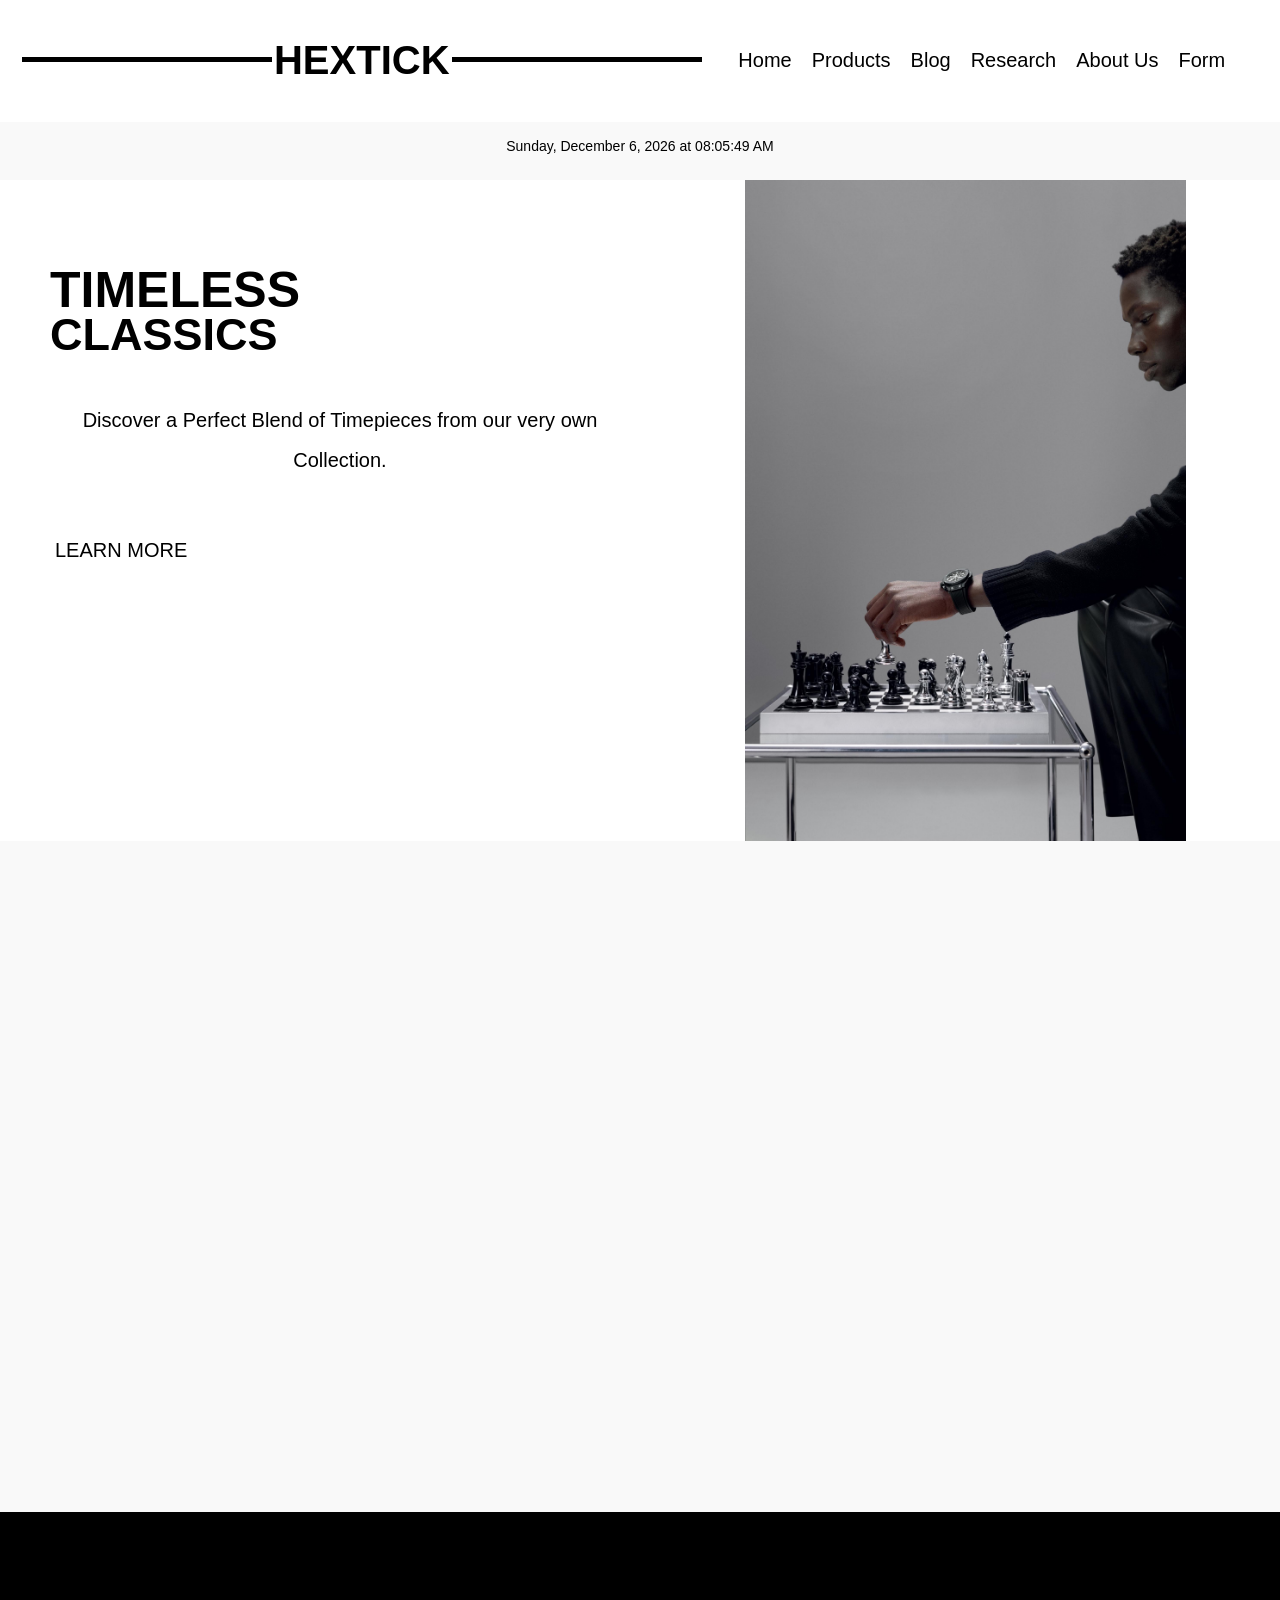
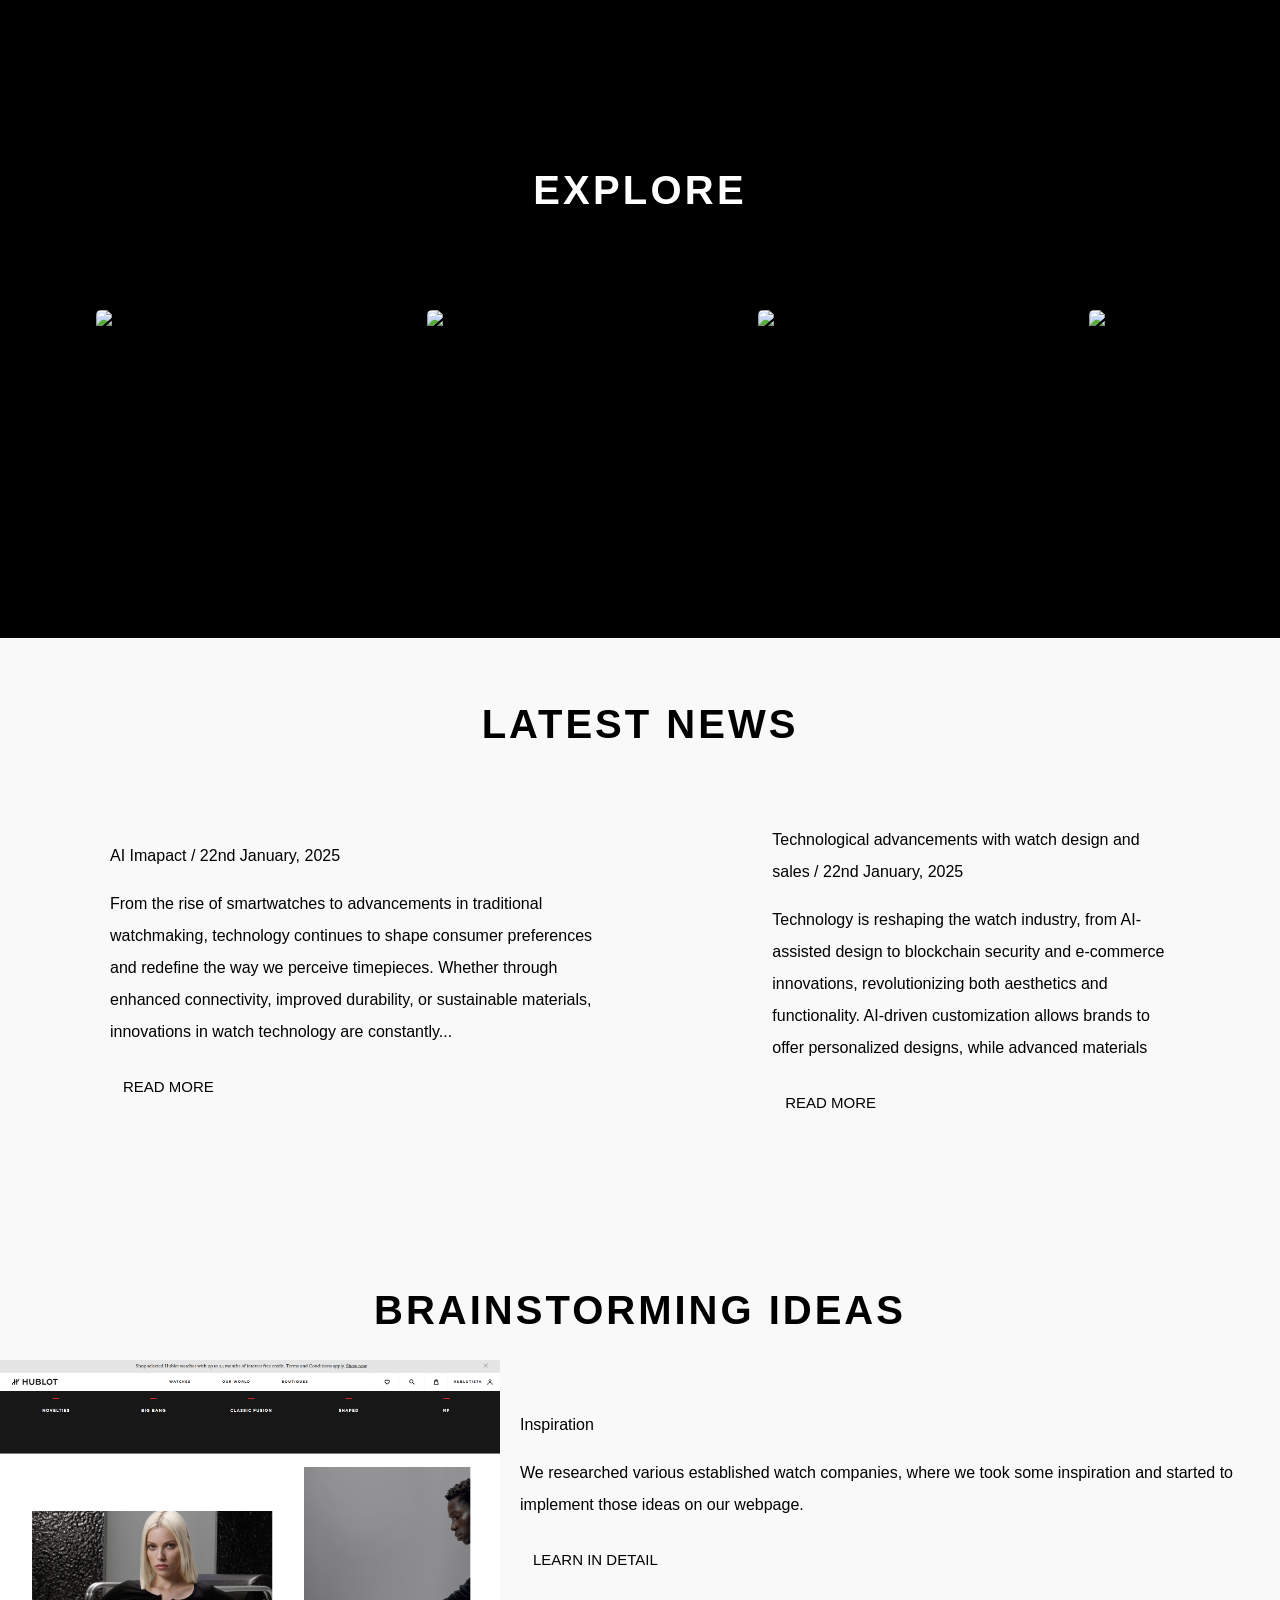
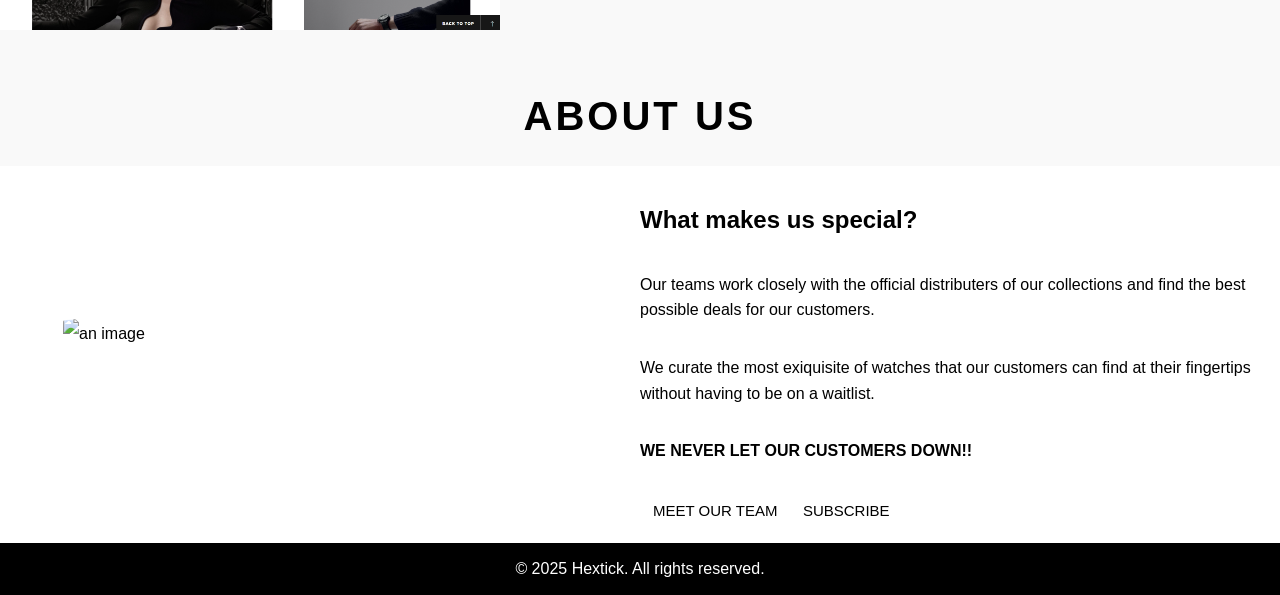
==== index.html @ 8aa2bc28 "Add files via upload" ====
<!DOCTYPE html> <!--Declares the document type as HTML5-->
<html>
    <head>
        <!--Contains meta data and references for the HTML document-->
        <title>Hextick</title><!--Specifies the title of the document-->
        <meta name="viewport" content="width=device-width, initial-scale=1.0">
        <meta name="author" content="coursework">
        <meta name="Description" content="HTML Document">
        <meta name="Keywords" content="HTML">   
        <link rel="stylesheet" href="../css/style.css">
        <script src="js/script.js"></script>
        
    </head>   

    <body>
    <header>
        <!--this is to create a nav bar-->
        <div class="header">
            <div class="line"></div> <!--this add a line on the sides of the logo-->
            <div class="logo">HEXTICK</div>
            <div class="line"></div>

            <nav class="nav-links">
                <a href="/index.html">Home</a>
                <a href="/HTML/products.html">Products</a>
                <a href="/HTML/blog.html">Blog</a>
                <a href="/HTML/research.html">Research</a>
                <a href="/HTML/aboutUs.html">About Us</a>  
                <a href="/HTML/form.html">Form</a>    
            </nav>
        </div>

            <div id="date-time" class="date-time"></div>
        </header>
    
      
        <!--this part will show the left side on the home page with the name and description and the learn more option-->
        <section class="mainpart">
            <div class="sectioncontent">
                <div class="contentdetails">
                    <h3 class="text" style="font-family: Arial, Helvetica, sans-serif">
                        <span class="timeless">TIMELESS</span><br>
                        <span class="classics">CLASSICS</span>
                    </h3>  
                    
                    <p class="description">
                        Discover a Perfect Blend of Timepieces from our very own Collection.
                    </p>
                

                <a href="/HTML/products.html" class="get-info-button">LEARN MORE</a>
                </div>


                <div class="image">
                     <img src="/image/home/blk.jpg" alt="image" class="custom-mainpart-image">
                </div>
             </div>
        </section>

 
        <section class="video-part">
            <video class="video-background" autoplay muted loop>
                <source src="/image/home/video.mp4" type="video/mp4">
            </video>
        </section>


        <div class="watches">
    <!--products detail-->
   
        <h1 class="centre heading" style="font-size: 40px; font-family: 'Arial', sans-serif; color: white ; text-transform: uppercase; letter-spacing: 3.2px; font-weight: bold; margin-bottom: 50px;">
            <a href ="/HTML/products.html" style="color: white; text-decoration: none;">EXPLORE</a>
        </h1>
         <div class="container">
            <!-- first watch on the collection section -->
            <div class="item">
                <a href="#hublot"> <!--makes it so when clicked takes you to the required category-->
                <img src="../image/Hublot/BIG BANG INTEGRATED TOURBILLON FULL CARBON.png" alt="Hublot's TOURBILLON">
                </a>
            </div> 
    
            <!-- second watch on the collection section -->
            <div class="item">
                <a href="#cartier">
                <img src="../image/Cartier/Santos De Cartier Green.png" alt="Santos De Cartier">
                </a>
            </div>
    
            <!-- third watch on the collection section -->
            <div class="item">
                <a href="#jaeger">
                <img src="../image/Jaeger-Lecoultre/MASTER GRANDE TRADITION CALIBRE 946.png" alt="Master Grande Tradition Calibre 946">
                </a>
            </div>
    
            <!-- fourth watch on the collection section -->
            <div class="item">
                <a href="#patek">
                <img src="../image/patek philippe/Patek Philippe 5304_301R-001 black bg.png" alt="NAUTILUS">
                </a>
            </div>
        </div>
    </div>


    <!--blog overview-->
    <section class="blogs" id="blogs">
        <h1 class="heading"><span>Latest</span> News</h1>
        <div class="box-container">
            <div class="box">
                <img src="image/blog/ai.jpg" alt="" class="image">
            </div>
            <div class="content">
            <a href="#" class="title">AI Imapact</a>
            <span>/ 22nd January, 2025</span>
            <p>From the rise of smartwatches to advancements in traditional watchmaking, technology continues to shape consumer preferences and redefine the way we perceive timepieces. Whether through enhanced connectivity, improved durability, or sustainable materials, innovations in watch technology are constantly...</p>
            <a href="/HTML/blog.html" class="btn"> READ MORE</a>
            </div>

        <div class="box">
            <img src="image/blog/retro.jpg" alt="" class="image">
        </div>
        <div class="content">
        <a href="#" class="title">Technological advancements with watch design and sales</a>
        <span>/ 22nd January, 2025</span>
        <p>Technology is reshaping the watch industry, from AI-assisted design to blockchain security and e-commerce innovations, revolutionizing both aesthetics and functionality. AI-driven customization allows brands to offer personalized designs, while advanced materials</p>
        <a href="/HTML/blog.html" class="btn"> READ MORE</a>
        </div>
        </div>
    </section>


     <!--research overview-->
     <section class="research" id="researches">
        <h1 class="heading"><span>Brainstorming</span> Ideas</h1>
        <div class="box-container">
            <div class="box">
                <img style="display: flex; max-width: 500px; max-height: 500px;" src="./image/research/homepage1.png" alt="research image" class="image">
            </div>
            <div class="content">
            <a href="/HTML/research.html" class="title">Inspiration</a>
            <p>We researched various established watch companies, where we took some inspiration and started to implement those ideas on our webpage.</p>
            <a href="/HTML/research.html" class="btn">LEARN IN DETAIL</a>
            </div>
        </div>
    </section>



    <!--about us overview-->
    <section class="about" id="about">
        <h1 class="heading"><span>About</span> Us</h1>
        <div class="row">
            <div class="image">
                <img src="image/blog/goodlooking.jpg" alt="an image">
            </div>
            <div class="content">
                <h2>What makes us special?</h2>
                <p>Our teams work closely with the official distributers of our collections and find the best possible deals for our customers.</p>
                <p>We curate the most exiquisite of watches that our customers can find at their fingertips without having to be on a waitlist.</p>
                <p style="text-transform: uppercase; font-weight: bold;">We never let our customers down!!</p>
                <a href="/HTML/aboutUs.html" class="btn">MEET OUR TEAM</a>
                <a href="/HTML/form.html" class="btn">SUBSCRIBE</a>
            </div>
        </div>
         
    </section>


    </body>

    <footer style="color:white" > &copy; 2025 Hextick. All rights reserved.</footer>
    
    <style>
        .mainpart {
            display: flex; /* makes it so that the size doesnot get messed up */
            justify-content: space-between;
            align-items: center;
            background-color: white;
            margin: 20px auto;
            border-radius: 0%;
            box-shadow: 04px 8px rgba(0, 0 ,0 0.1);
            max-width: 100%;
        }

        .sectioncontent {
            display: flex;
            align-items: center;
            justify-content: space-between;
            width: 100%;
        }

        .contentdetails {
            flex: 1;
            padding-right:  20px; /* creates some space between the items */
            color: black;
        }


        .contentdetails .text {
            font-size: 60px;
            font-weight: bold;
            margin-bottom: 20px; /* margin is used to create required space */
            margin-top: -200px;
            margin-left: 50px;
        }

        .timeless {
            display: block;
            font-size: 50px;
            margin-bottom: -165px;
        }

        .classics {
            display: block;
            font-size: 45px;
            margin-top: -5px;
        }

        .description {
            display: flex;
            font-size: 20px;
            color:  black;
            text-align: center;
            margin-left: 50px;

        }

        .get-info-button {
            font-size: 20px;
            display: inline-block;
            margin-top: 20px;
            margin-left: 35px;
            padding: 10px 20px;
            color: white;
            border: 1px;
            border-radius: 5px;
            text-align: center;
            text-decoration: none;
            transition: background-color 0.3s ease;
        }

        .get-info-button:hover {
            background-color: grey; /* changes color when you hover over it */
        }

        .contentdetails .welcometext {
            font-size: 18px;
            margin-bottom: 20px;
        }

        .custom-mainpart-image {
            width: 70%;
            height: auto;
            border-radius: 0%;
        }
        .image {
            flex: 1;
            display: flex;
            align-items: center;
            justify-content: center;
        }

        .video-part {
            position: relative;
            width: 100%;
            height: 700px;   
        }

        .video-background {
            top: 0;
            left: 0;
            width: 100%;
            height: 100%;
            object-fit: cover;
            z-index: -1;
        }

        .heading{
            font-family: Arial, sans-serif;
            text-align: center;
            color: black;
            text-transform: uppercase;
            padding-bottom: 10px;
            margin-top: 30px;
            font-size: 40px;
            letter-spacing: 3px;
        }
        .heading span{
            color: black;
            text-transform: uppercase;
        }
        .about .row{
            display: flex;
            align-items:center;
            background: white;
            flex-wrap: wrap;
        }
        .about .row .image{
            display: flex;
        }
        .about .row .image img{
            width: 80%;
            margin-bottom: 40px;
            border-radius: 10%;
        }
        .about .row .content{
            flex: 1 1 1px;
            padding: 10px;
        }
        .about .row .content h3{
            font-size: 16px;

        }
        .about .row .content p{
            font-size: 16px;
            padding: 8px 0;
            line-height: 1.6;
            
        }
        .btn{
            font-size: 15px;
            display: inline-block;
            margin-top: 2px;
            margin-left: 5px;
            padding: 6px 8px;
            color: white;
            border: 1px;
            border-radius: 5px;
            text-align: center;
            text-decoration: none;
            transition: background-color 0.3s ease;
            
        }
        .btn:hover{
            background-color: grey;
           
        }

        .blogs .box-container{
            display: flex;
            align-items: center;
            margin-right: 100px;
            margin-bottom: 100px;
            margin-left: 20px;
            margin-top: 50px;
            gap: 90px;

        }
        .blogs .box-container .box{
            border: 40px;

        }
        .blogs .box-container .box .image{
            display: flex;
            margin-right: 10;

        }
        .blogs .box-container .box .image{
            width: 150%;
            margin-bottom: 10px;
            border-radius: 10%;
        }
        .blogs .box-container .box .content{
            padding: 50px;
        }
        .blogs .box-container .box .content .title{
            font-size: 25px;
        }
        .blogs .box-container .box .content .title:hover{
           color:gray;
        }
        .blogs .box-container .box .content span{
            padding-top: 50px;
            font-size: 20px;

        }
        .blogs .box-container .box .content p{
            font-size: 16px;
            line-height: 1.8;
            color: black;
            padding: 10px 0;
        }

        .research .box-container {
            display: flex;
            align-items: center;
            gap: 20px;
        }
    </style>


</html>
---- css/style.css ----
html, body {
    display: flex;
    flex-direction: column;
    min-height: 100%;
    font-family: Arial, Helvetica, sans-serif;
    color: black;
    background-color: #f9f9f9;
    line-height: 2;
    height: 100%;
    margin: 0;
    padding: 0;
}


.header {
    display: flex; /* this moves the nav bar to to right horizontal of the logo */
    font-size: 30px;
    background-color: white;
    color: black;
    padding: 10px 20px;
    justify-content: space-between; /* it makes spaece between the logo and nav bar */
    border-bottom: 2px solid white;
    align-items: center;
}

/* the 3 logo, line and text css is for the logo */
.logo {
    font-family: Arial, Helvetica, sans-serif;
    font-size: 40px;
    font-weight: bold;
    position: relative;
}

.line {
    width: 250px;
    background-color: black;
    margin: 30px auto;
    height: 5px ;
}
/* the above code is for the line design in the logo */

.text {
    font: 25px;
    font-weight: bold;
    color: black;
}

.nav-links {
    display: flex;
    padding: 2%;
}

.nav-links a {
    color: black;
    text-decoration: none;
    font-size: 20px;
    padding: 5px 10px;
    transition: color 0.3s;
    margin-left:auto;
}

.nav-links a:hover {
    color: grey;
}

a:link { 
    color: black; /* it is used to make a link which has a color at first the change when hovered*/
}
    
a:visited {
    background-color: white;
    color:  black;
}
    

.heading {
color: white;
margin: 0;
padding: 16px;
text-align: center;
}

/* Add some space between the lines/logo and the date/time */
.date-time {
    margin-top: 10px;  
    font-size: 14px;  
    gap: 15px;
    color: black; 
    text-align: center; 
}



.watches {
    padding: 192px 32px; /* it increases the padding to increase the size */
    text-align: center;
    background-color: black;
    color: white;  
    width: 100%;
}


.container {
    display: flex; /* Make the container a flex container */
    gap: 15%; /* Add space between items */
    justify-content: center; /* Center items horizontally */
    align-items: stretch;
    flex-wrap: wrap;
    padding: 5px;
}

* {
    box-sizing: border-box;  /* this makes the content fit within the container */
}

.item {
    display: flex;
    flex-direction: column; /* Stack the image and name vertically */
    align-items: center; /* Center items inside the flexbox */
    background-color: black;
    padding: 15px;
    max-width: 150px;
    max-height: 300px;
    color: black;
    text-align: center;
}

.item img {
    max-width: 500px; /* it will decide the size of the watches */
    max-height: 400px; /* it will decide the size of the watches */
    object-fit: fill;
    border-radius: 5px;
    margin-bottom: 20px; /* it creates a space between image and text */

    transition: transform 0.3s ease, filter 0.3s ease; /* animation for hover effect */
}

.item img:hover {
    transform: scale(1.1); /* it will scale up the image little */
    filter: brightness(1.2); /*this increases the brightness */
}

.item h3 {
    font-size: 16px;
    text-transform: uppercase;
    text-align: center;
    margin: 0;
    white-space: nowrap; /* this makes the names or text in a single line without wrapping */
}

.category {
    margin-bottom: 640px; /* makes distance between the categories */
}

.learn-more-btn {
    background-color: black;
    color: white;
    padding: 15px 20px;
    border: none;
    cursor: pointer;
    font-size: 14px;
    border-radius: 30px;
    margin-top: 10px;
    position: relative;
}

.learn-more-btn:hover {
    background-color: grey;
}

.review-section {
    margin-top: 10px;
}

textarea {
    width: 100%;
    height: 50px;
    padding: 5px;
    resize: none;
}

.submit-review-btn {
    background-color: black;
    color: white;
    padding: 10px 15px;
    border: none;
    cursor: pointer;
    font-size: 12px;
    border-radius: 30px;
    margin-top: 10px;
    position: relative;
    font-size: 16px;
}

.close-btn {
        display: block; /* this make it a block element for centering */
        background-color: black;
        color: white;
        padding: 10px 210px;
        border: none;
        cursor: pointer;
        font-size: 12px;
        border-radius: 5px;
        margin-top: 10px;
        position: relative;
        font-size: 17px;
        text-align: center;
}

.watch-container {
    display: flex;
    flex-wrap: wrap;
    gap: 20px;
}

.category-item {
    text-align: center;
    position: relative; /* thus will put the popup to the container */
}

.popup-box {
    display: none; 
    position: absolute;
    top: 0; /* this will position the popup below the watch */
    left: 100%;
    transform: translateX(-60%);
    background-color: white;
    color: black;
    padding: 20px;
    border: 1px solid white;
    box-shadow: 0 4px 8px rgba(0, 0, 0, 0.3);
    width: 500px;
    z-index: 100;
    text-align: left;
    border-radius: 10px;
}

.popup-box .add-to-cart-btn {
    display:block;
    margin-top: 10px;
    background-color: black;
    color: white;
    padding: 5px;
    text-align: center;
    text-decoration: none;
    font-size: 16px;
    border-radius: 5px;
    cursor: pointer;
}

a {
    text-decoration: none; /* this removes the underline below the name in collection */
}

footer {
background-color:black;
padding:10px;
text-align: center;
width: 100%;
border-top: 1px solid white;
margin-top: auto;

}
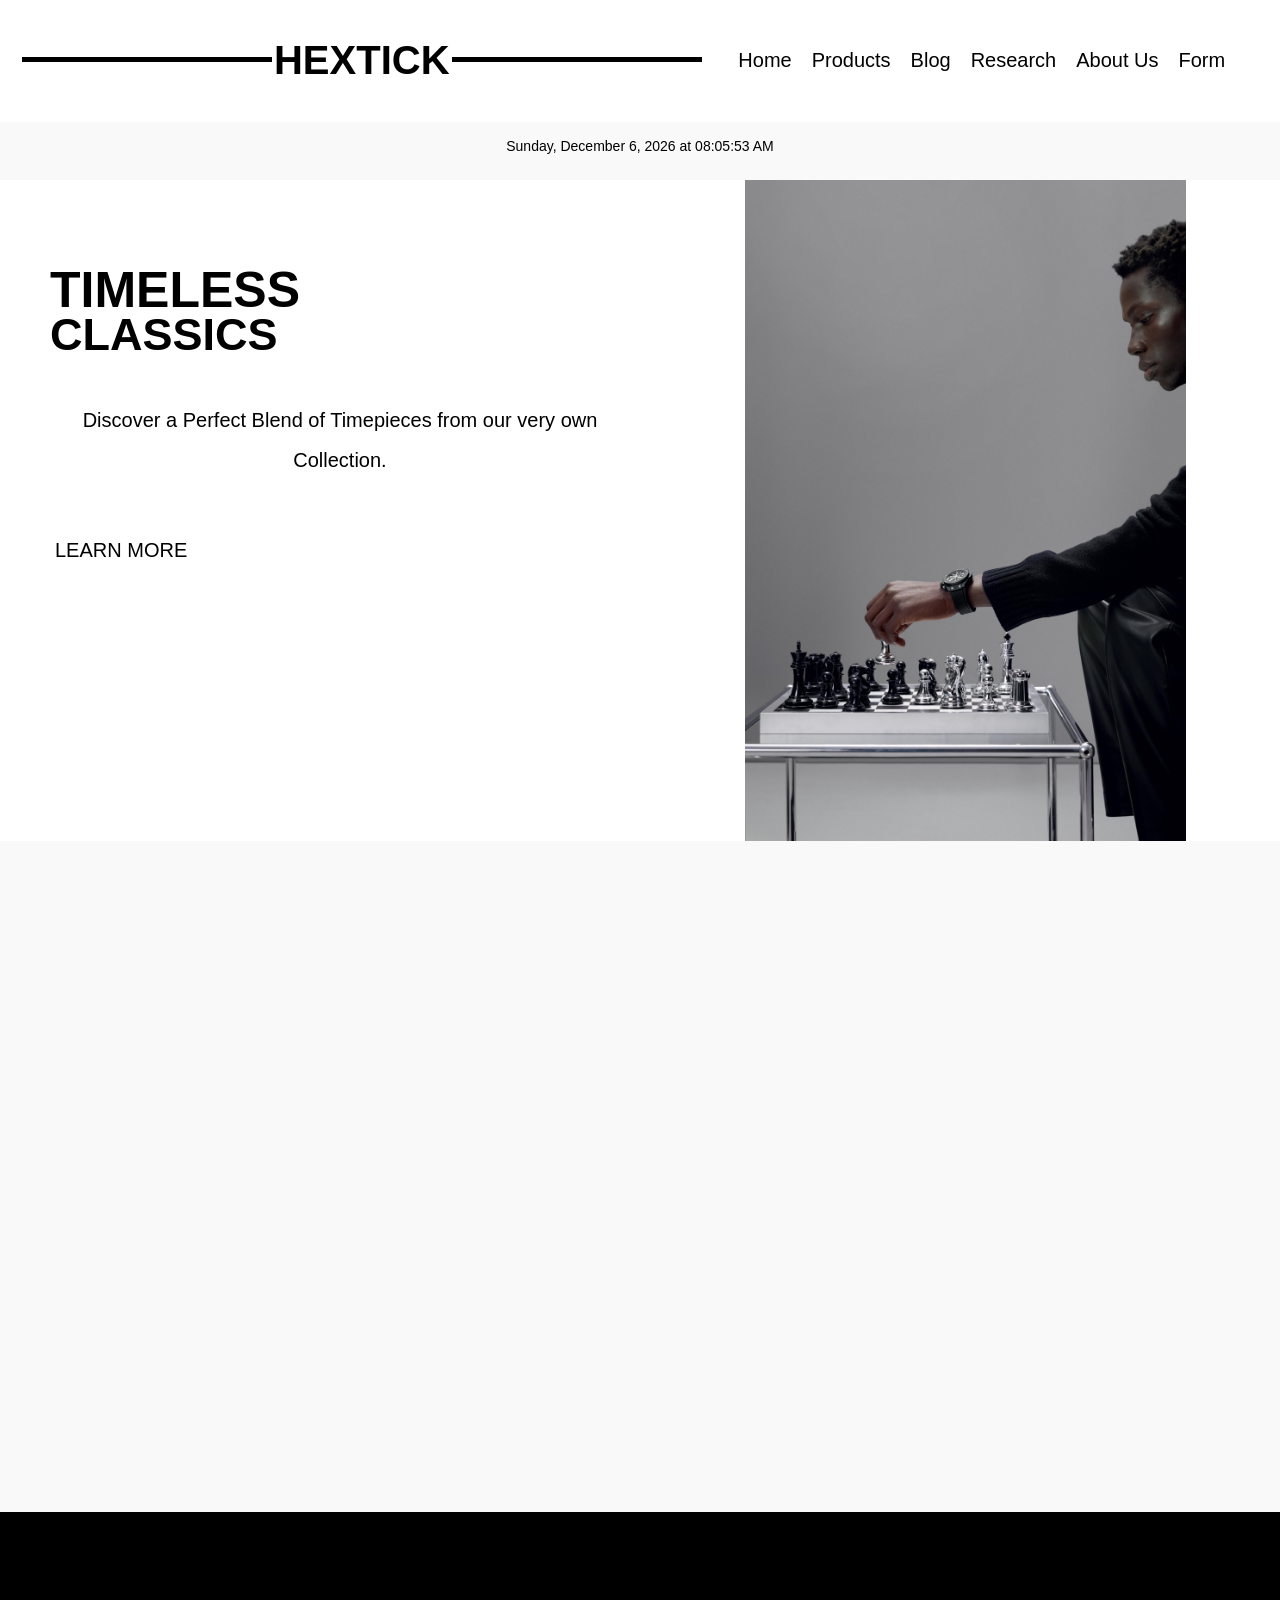
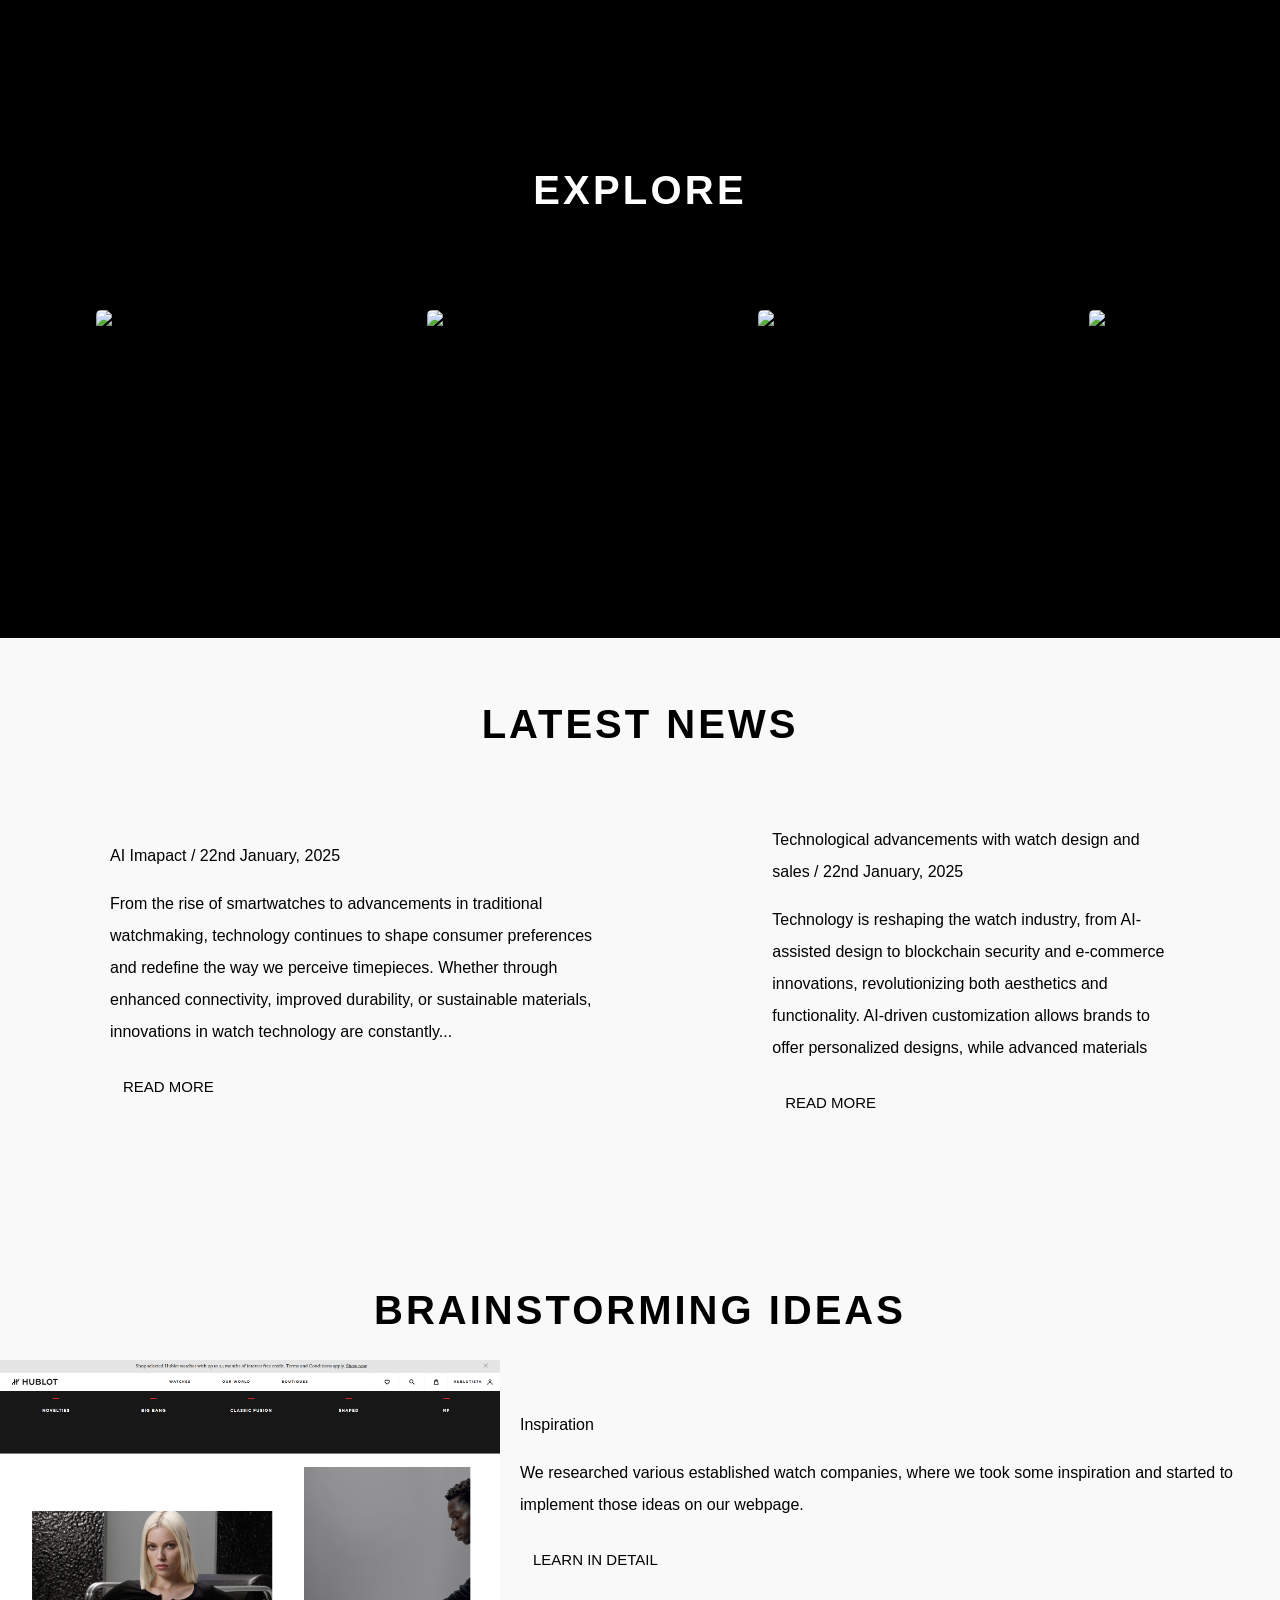
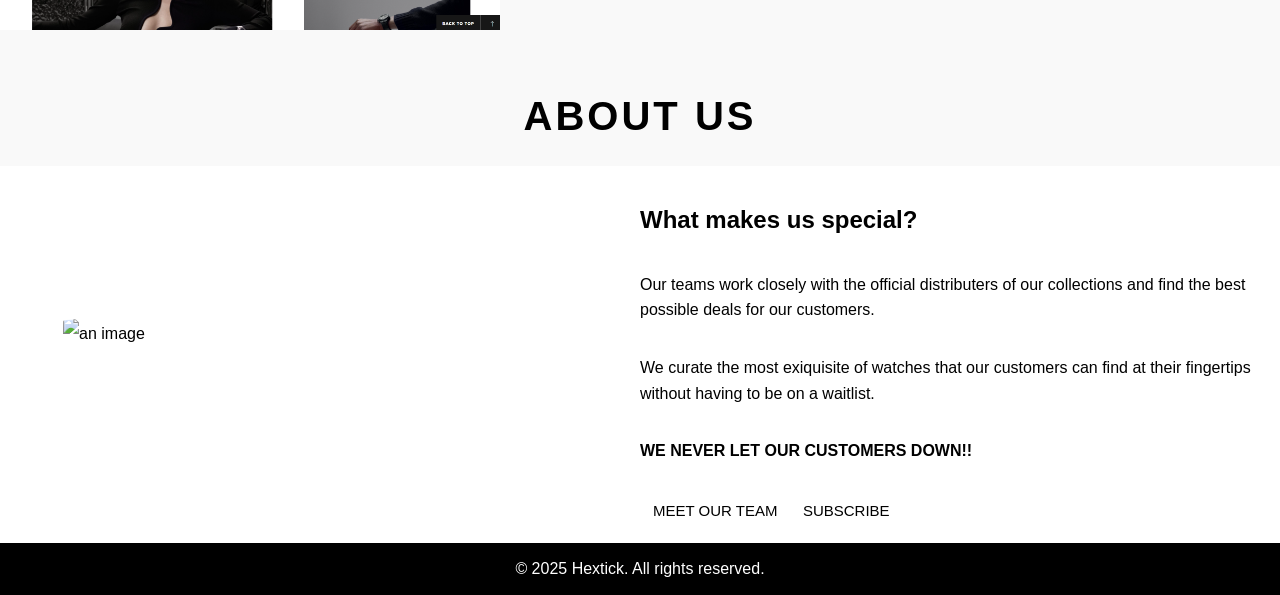
==== commit 306394a2: "Minor change" ====
--- a/index.html
+++ b/index.html
@@ -7,7 +7,7 @@
         <meta name="author" content="coursework">
         <meta name="Description" content="HTML Document">
         <meta name="Keywords" content="HTML">   
-        <link rel="stylesheet" href="../css/style.css">
+        <link rel="stylesheet" href="css/style.css">
         <script src="js/script.js"></script>
         
     </head>   
